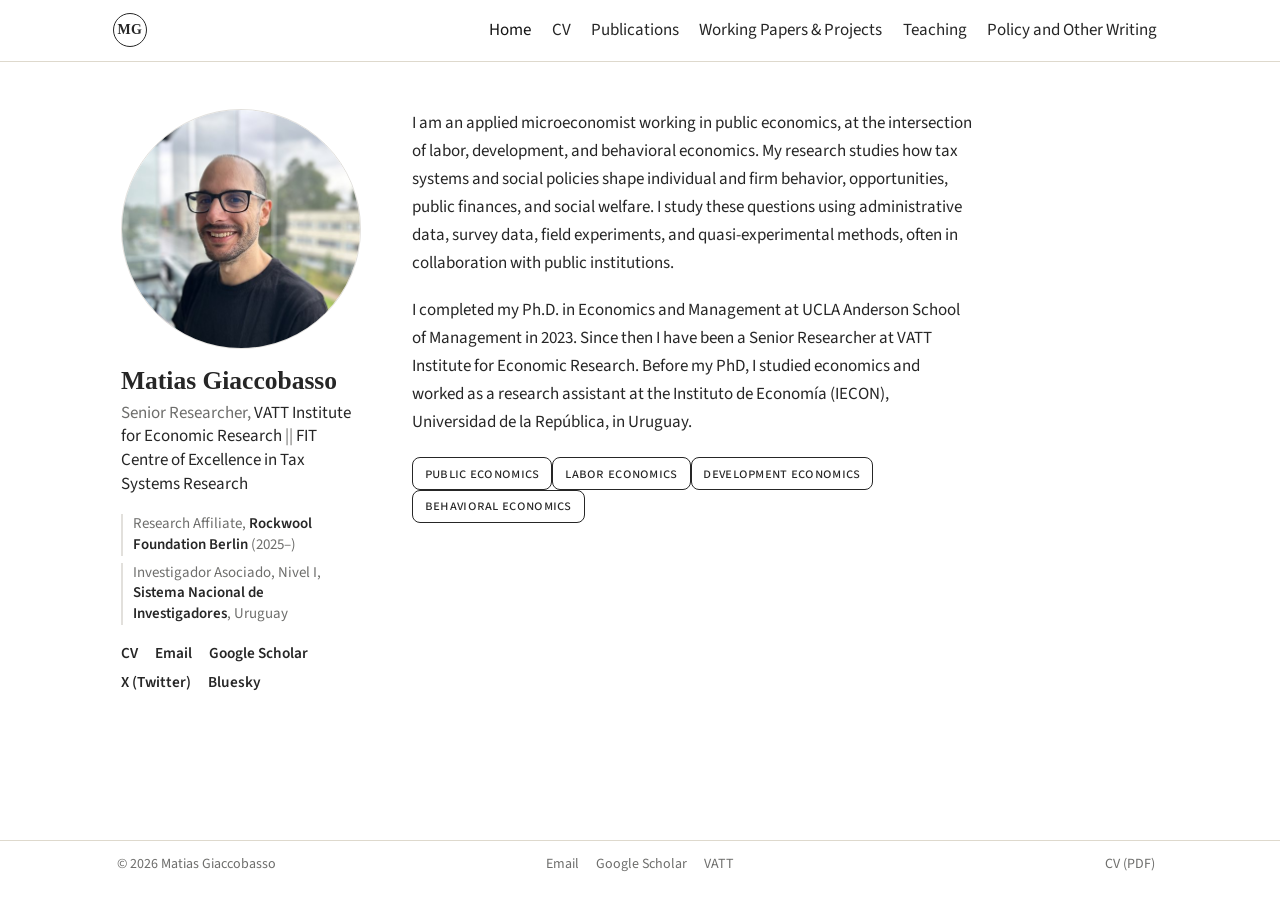
==== index.html @ 712aff11 "Publish rendered site snapshot" ====
<!DOCTYPE html>
<html xmlns="http://www.w3.org/1999/xhtml" lang="en" xml:lang="en"><head>

<meta charset="utf-8">
<meta name="generator" content="quarto-1.9.38">

<meta name="viewport" content="width=device-width, initial-scale=1.0, user-scalable=yes">

<meta name="description" content="Economist at VATT Institute for Economic Research working on public policy, taxation, and labor-market trajectories.">

<title>Matias Giaccobasso</title>
<style>
/* Default styles provided by pandoc.
** See https://pandoc.org/MANUAL.html#variables-for-html for config info.
*/
code{white-space: pre-wrap;}
span.smallcaps{font-variant: small-caps;}
div.columns{display: flex; gap: min(4vw, 1.5em);}
div.column{flex: auto; overflow-x: auto;}
div.hanging-indent{margin-left: 1.5em; text-indent: -1.5em;}
ul.task-list{list-style: none;}
ul.task-list li input[type="checkbox"] {
  width: 0.8em;
  margin: 0 0.8em 0.2em -1em; /* quarto-specific, see https://github.com/quarto-dev/quarto-cli/issues/4556 */ 
  vertical-align: middle;
}
</style>


<script src="site_libs/quarto-nav/quarto-nav.js"></script>
<script src="site_libs/quarto-nav/headroom.min.js"></script>
<link href="./assets/img/favicon.svg" rel="icon" type="image/svg+xml">
<script src="site_libs/clipboard/clipboard.min.js"></script>
<script src="site_libs/quarto-html/quarto.js" type="module"></script>
<script src="site_libs/quarto-html/tabsets/tabsets.js" type="module"></script>
<script src="site_libs/quarto-html/popper.min.js"></script>
<script src="site_libs/quarto-html/tippy.umd.min.js"></script>
<link href="site_libs/quarto-html/tippy.css" rel="stylesheet">
<link href="site_libs/quarto-html/quarto-syntax-highlighting-15634bcf2e68342d4ad2dfa704d543f6.css" rel="stylesheet" id="quarto-text-highlighting-styles">
<script src="site_libs/bootstrap/bootstrap.min.js"></script>
<link href="site_libs/bootstrap/bootstrap-icons.css" rel="stylesheet">
<link href="site_libs/bootstrap/bootstrap-001834b236ddce885c5d99284776c27e.min.css" rel="stylesheet" append-hash="true" id="quarto-bootstrap" data-mode="light">
<script id="quarto-search-options" type="application/json">{
  "language": {
    "search-no-results-text": "No results",
    "search-matching-documents-text": "matching documents",
    "search-copy-link-title": "Copy link to search",
    "search-hide-matches-text": "Hide additional matches",
    "search-more-match-text": "more match in this document",
    "search-more-matches-text": "more matches in this document",
    "search-clear-button-title": "Clear",
    "search-text-placeholder": "",
    "search-detached-cancel-button-title": "Cancel",
    "search-submit-button-title": "Submit",
    "search-label": "Search"
  }
}</script>


</head>

<body class="nav-fixed fullcontent quarto-light">

<div id="quarto-search-results"></div>
  <header id="quarto-header" class="headroom fixed-top">
    <nav class="navbar navbar-expand-lg " data-bs-theme="dark">
      <div class="navbar-container container-fluid">
      <div class="navbar-brand-container mx-auto">
    <a class="navbar-brand" href="./index.html">
    <span class="navbar-title">MG</span>
    </a>
  </div>
          <button class="navbar-toggler" type="button" data-bs-toggle="collapse" data-bs-target="#navbarCollapse" aria-controls="navbarCollapse" role="menu" aria-expanded="false" aria-label="Toggle navigation" onclick="if (window.quartoToggleHeadroom) { window.quartoToggleHeadroom(); }">
  <span class="navbar-toggler-icon"></span>
</button>
          <div class="collapse navbar-collapse" id="navbarCollapse">
            <ul class="navbar-nav navbar-nav-scroll me-auto">
  <li class="nav-item">
    <a class="nav-link active" href="./index.html" aria-current="page"> 
<span class="menu-text">Home</span></a>
  </li>  
  <li class="nav-item">
    <a class="nav-link" href="./cv.html"> 
<span class="menu-text">CV</span></a>
  </li>  
  <li class="nav-item">
    <a class="nav-link" href="./publications.html"> 
<span class="menu-text">Publications</span></a>
  </li>  
  <li class="nav-item">
    <a class="nav-link" href="./working-papers-projects.html"> 
<span class="menu-text">Working Papers &amp; Projects</span></a>
  </li>  
  <li class="nav-item">
    <a class="nav-link" href="./teaching.html"> 
<span class="menu-text">Teaching</span></a>
  </li>  
  <li class="nav-item">
    <a class="nav-link" href="./policy-writing.html"> 
<span class="menu-text">Policy and Other Writing</span></a>
  </li>  
</ul>
          </div> <!-- /navcollapse -->
            <div class="quarto-navbar-tools">
</div>
      </div> <!-- /container-fluid -->
    </nav>
</header>
<!-- content -->
<div id="quarto-content" class="quarto-container page-columns page-rows-contents page-layout-article page-navbar">
<!-- sidebar -->
<!-- margin-sidebar -->
    
<!-- main -->
<main class="content" id="quarto-document-content"><header id="title-block-header" class="quarto-title-block"></header>




<div class="home-layout">
<div class="home-sidebar">
<p><img class="profile-photo" src="assets/img/headshot.jpg" alt="Matias Giaccobasso" width="240" height="240"></p>
<section id="matias-giaccobasso" class="level1">
<h1>Matias Giaccobasso</h1>
<div class="profile-position">
<p>Senior Researcher, <a href="https://vatt.fi/en">VATT Institute for Economic Research </a> || <a href="https://verotutkimus.fi/en/home/">FIT Centre of Excellence in Tax Systems Research</a></p>
</div>
<ul class="profile-affiliations-list">
<li>
Research Affiliate, <a href="https://www.rfberlin.com/author/mgiaccobasso/">Rockwool Foundation Berlin</a> (2025–)
</li>
<li>
Investigador Asociado, Nivel I, <a href="https://sni.org.uy/investigadores/">Sistema Nacional de Investigadores</a>, Uruguay
</li>
</ul>
<ul class="profile-links">
<li>
<a href="cv.html">CV</a>
</li>
<li>
<a href="mailto:matias.giaccobasso@vatt.fi">Email</a>
</li>
<li>
<a href="https://scholar.google.com/citations?hl=es&amp;user=SDqTtIwAAAAJ">Google Scholar</a>
</li>
<li>
<a href="https://x.com/mgiaccobasso">X (Twitter)</a>
</li>
<li>
<a href="https://bsky.app/profile/mgiaccobasso.bsky.social">Bluesky</a>
</li>
</ul>
</section>
</div>
<div class="home-content">
<p>I am an applied microeconomist working in public economics, at the intersection of labor, development, and behavioral economics. My research studies how tax systems and social policies shape individual and firm behavior, opportunities, public finances, and social welfare. I study these questions using administrative data, survey data, field experiments, and quasi-experimental methods, often in collaboration with public institutions.</p>
<p>I completed my Ph.D.&nbsp;in Economics and Management at UCLA Anderson School of Management in 2023. Since then I have been a Senior Researcher at VATT Institute for Economic Research. Before my PhD, I studied economics and worked as a research assistant at the <a href="https://iecon.fcea.udelar.edu.uy/en/">Instituto de Economía (IECON)</a>, Universidad de la República, in Uruguay.</p>
<div class="tag-row">
<p><span class="tag">public economics</span><span class="tag">labor economics</span><span class="tag">development economics</span><span class="tag">behavioral economics</span></p>
</div>
</div>
</div>



</main> <!-- /main -->
<script id="quarto-html-after-body" type="application/javascript">
  window.document.addEventListener("DOMContentLoaded", function (event) {
    const isCodeAnnotation = (el) => {
      for (const clz of el.classList) {
        if (clz.startsWith('code-annotation-')) {                     
          return true;
        }
      }
      return false;
    }
    const onCopySuccess = function(e) {
      // button target
      const button = e.trigger;
      // don't keep focus
      button.blur();
      // flash "checked"
      button.classList.add('code-copy-button-checked');
      var currentTitle = button.getAttribute("title");
      button.setAttribute("title", "Copied!");
      let tooltip;
      if (window.bootstrap) {
        button.setAttribute("data-bs-toggle", "tooltip");
        button.setAttribute("data-bs-placement", "left");
        button.setAttribute("data-bs-title", "Copied!");
        tooltip = new bootstrap.Tooltip(button, 
          { trigger: "manual", 
            customClass: "code-copy-button-tooltip",
            offset: [0, -8]});
        tooltip.show();    
      }
      setTimeout(function() {
        if (tooltip) {
          tooltip.hide();
          button.removeAttribute("data-bs-title");
          button.removeAttribute("data-bs-toggle");
          button.removeAttribute("data-bs-placement");
        }
        button.setAttribute("title", currentTitle);
        button.classList.remove('code-copy-button-checked');
      }, 1000);
      // clear code selection
      e.clearSelection();
    }
    const getTextToCopy = function(trigger) {
      const outerScaffold = trigger.parentElement.cloneNode(true);
      const codeEl = outerScaffold.querySelector('code');
      for (const childEl of codeEl.children) {
        if (isCodeAnnotation(childEl)) {
          childEl.remove();
        }
      }
      return codeEl.innerText;
    }
    const clipboard = new window.ClipboardJS('.code-copy-button:not([data-in-quarto-modal])', {
      text: getTextToCopy
    });
    clipboard.on('success', onCopySuccess);
    if (window.document.getElementById('quarto-embedded-source-code-modal')) {
      const clipboardModal = new window.ClipboardJS('.code-copy-button[data-in-quarto-modal]', {
        text: getTextToCopy,
        container: window.document.getElementById('quarto-embedded-source-code-modal')
      });
      clipboardModal.on('success', onCopySuccess);
    }
      var localhostRegex = new RegExp(/^(?:http|https):\/\/localhost\:?[0-9]*\//);
      var mailtoRegex = new RegExp(/^mailto:/);
        var filterRegex = new RegExp("https:\/\/mgiaccobasso\.com");
      var isInternal = (href) => {
          return filterRegex.test(href) || localhostRegex.test(href) || mailtoRegex.test(href);
      }
      // Inspect non-navigation links and adorn them if external
     var links = window.document.querySelectorAll('a[href]:not(.nav-link):not(.navbar-brand):not(.toc-action):not(.sidebar-link):not(.sidebar-item-toggle):not(.pagination-link):not(.no-external):not([aria-hidden]):not(.dropdown-item):not(.quarto-navigation-tool):not(.about-link)');
      for (var i=0; i<links.length; i++) {
        const link = links[i];
        if (!isInternal(link.href)) {
          // undo the damage that might have been done by quarto-nav.js in the case of
          // links that we want to consider external
          if (link.dataset.originalHref !== undefined) {
            link.href = link.dataset.originalHref;
          }
            // target, if specified
            link.setAttribute("target", "_blank");
            if (link.getAttribute("rel") === null) {
              link.setAttribute("rel", "noopener");
            }
        }
      }
    function tippyHover(el, contentFn, onTriggerFn, onUntriggerFn) {
      const config = {
        allowHTML: true,
        maxWidth: 500,
        delay: 100,
        arrow: false,
        appendTo: function(el) {
            return el.parentElement;
        },
        interactive: true,
        interactiveBorder: 10,
        theme: 'quarto',
        placement: 'bottom-start',
      };
      if (contentFn) {
        config.content = contentFn;
      }
      if (onTriggerFn) {
        config.onTrigger = onTriggerFn;
      }
      if (onUntriggerFn) {
        config.onUntrigger = onUntriggerFn;
      }
      window.tippy(el, config); 
    }
    const noterefs = window.document.querySelectorAll('a[role="doc-noteref"]');
    for (var i=0; i<noterefs.length; i++) {
      const ref = noterefs[i];
      tippyHover(ref, function() {
        // use id or data attribute instead here
        let href = ref.getAttribute('data-footnote-href') || ref.getAttribute('href');
        try { href = new URL(href).hash; } catch {}
        const id = href.replace(/^#\/?/, "");
        const note = window.document.getElementById(id);
        if (note) {
          return note.innerHTML;
        } else {
          return "";
        }
      });
    }
    const xrefs = window.document.querySelectorAll('a.quarto-xref');
    const processXRef = (id, note) => {
      // Strip column container classes
      const stripColumnClz = (el) => {
        el.classList.remove("page-full", "page-columns");
        if (el.children) {
          for (const child of el.children) {
            stripColumnClz(child);
          }
        }
      }
      stripColumnClz(note)
      if (id === null || id.startsWith('sec-')) {
        // Special case sections, only their first couple elements
        const container = document.createElement("div");
        if (note.children && note.children.length > 2) {
          container.appendChild(note.children[0].cloneNode(true));
          for (let i = 1; i < note.children.length; i++) {
            const child = note.children[i];
            if (child.tagName === "P" && child.innerText === "") {
              continue;
            } else {
              container.appendChild(child.cloneNode(true));
              break;
            }
          }
          if (window.Quarto?.typesetMath) {
            window.Quarto.typesetMath(container);
          }
          return container.innerHTML
        } else {
          if (window.Quarto?.typesetMath) {
            window.Quarto.typesetMath(note);
          }
          return note.innerHTML;
        }
      } else {
        // Remove any anchor links if they are present
        const anchorLink = note.querySelector('a.anchorjs-link');
        if (anchorLink) {
          anchorLink.remove();
        }
        if (window.Quarto?.typesetMath) {
          window.Quarto.typesetMath(note);
        }
        if (note.classList.contains("callout")) {
          return note.outerHTML;
        } else {
          return note.innerHTML;
        }
      }
    }
    for (var i=0; i<xrefs.length; i++) {
      const xref = xrefs[i];
      tippyHover(xref, undefined, function(instance) {
        instance.disable();
        let url = xref.getAttribute('href');
        let hash = undefined; 
        if (url.startsWith('#')) {
          hash = url;
        } else {
          try { hash = new URL(url).hash; } catch {}
        }
        if (hash) {
          const id = hash.replace(/^#\/?/, "");
          const note = window.document.getElementById(id);
          if (note !== null) {
            try {
              const html = processXRef(id, note.cloneNode(true));
              instance.setContent(html);
            } finally {
              instance.enable();
              instance.show();
            }
          } else {
            // See if we can fetch this
            fetch(url.split('#')[0])
            .then(res => res.text())
            .then(html => {
              const parser = new DOMParser();
              const htmlDoc = parser.parseFromString(html, "text/html");
              const note = htmlDoc.getElementById(id);
              if (note !== null) {
                const html = processXRef(id, note);
                instance.setContent(html);
              } 
            }).finally(() => {
              instance.enable();
              instance.show();
            });
          }
        } else {
          // See if we can fetch a full url (with no hash to target)
          // This is a special case and we should probably do some content thinning / targeting
          fetch(url)
          .then(res => res.text())
          .then(html => {
            const parser = new DOMParser();
            const htmlDoc = parser.parseFromString(html, "text/html");
            const note = htmlDoc.querySelector('main.content');
            if (note !== null) {
              // This should only happen for chapter cross references
              // (since there is no id in the URL)
              // remove the first header
              if (note.children.length > 0 && note.children[0].tagName === "HEADER") {
                note.children[0].remove();
              }
              const html = processXRef(null, note);
              instance.setContent(html);
            } 
          }).finally(() => {
            instance.enable();
            instance.show();
          });
        }
      }, function(instance) {
      });
    }
        let selectedAnnoteEl;
        const selectorForAnnotation = ( cell, annotation) => {
          let cellAttr = 'data-code-cell="' + cell + '"';
          let lineAttr = 'data-code-annotation="' +  annotation + '"';
          const selector = 'span[' + cellAttr + '][' + lineAttr + ']';
          return selector;
        }
        const selectCodeLines = (annoteEl) => {
          const doc = window.document;
          const targetCell = annoteEl.getAttribute("data-target-cell");
          const targetAnnotation = annoteEl.getAttribute("data-target-annotation");
          const annoteSpan = window.document.querySelector(selectorForAnnotation(targetCell, targetAnnotation));
          const lines = annoteSpan.getAttribute("data-code-lines").split(",");
          const lineIds = lines.map((line) => {
            return targetCell + "-" + line;
          })
          let top = null;
          let height = null;
          let parent = null;
          if (lineIds.length > 0) {
              //compute the position of the single el (top and bottom and make a div)
              const el = window.document.getElementById(lineIds[0]);
              top = el.offsetTop;
              height = el.offsetHeight;
              parent = el.parentElement.parentElement;
            if (lineIds.length > 1) {
              const lastEl = window.document.getElementById(lineIds[lineIds.length - 1]);
              const bottom = lastEl.offsetTop + lastEl.offsetHeight;
              height = bottom - top;
            }
            if (top !== null && height !== null && parent !== null) {
              // cook up a div (if necessary) and position it 
              let div = window.document.getElementById("code-annotation-line-highlight");
              if (div === null) {
                div = window.document.createElement("div");
                div.setAttribute("id", "code-annotation-line-highlight");
                div.style.position = 'absolute';
                parent.appendChild(div);
              }
              div.style.top = top - 2 + "px";
              div.style.height = height + 4 + "px";
              div.style.left = 0;
              let gutterDiv = window.document.getElementById("code-annotation-line-highlight-gutter");
              if (gutterDiv === null) {
                gutterDiv = window.document.createElement("div");
                gutterDiv.setAttribute("id", "code-annotation-line-highlight-gutter");
                gutterDiv.style.position = 'absolute';
                const codeCell = window.document.getElementById(targetCell);
                const gutter = codeCell.querySelector('.code-annotation-gutter');
                gutter.appendChild(gutterDiv);
              }
              gutterDiv.style.top = top - 2 + "px";
              gutterDiv.style.height = height + 4 + "px";
            }
            selectedAnnoteEl = annoteEl;
          }
        };
        const unselectCodeLines = () => {
          const elementsIds = ["code-annotation-line-highlight", "code-annotation-line-highlight-gutter"];
          elementsIds.forEach((elId) => {
            const div = window.document.getElementById(elId);
            if (div) {
              div.remove();
            }
          });
          selectedAnnoteEl = undefined;
        };
          // Handle positioning of the toggle
      window.addEventListener(
        "resize",
        throttle(() => {
          elRect = undefined;
          if (selectedAnnoteEl) {
            selectCodeLines(selectedAnnoteEl);
          }
        }, 10)
      );
      function throttle(fn, ms) {
      let throttle = false;
      let timer;
        return (...args) => {
          if(!throttle) { // first call gets through
              fn.apply(this, args);
              throttle = true;
          } else { // all the others get throttled
              if(timer) clearTimeout(timer); // cancel #2
              timer = setTimeout(() => {
                fn.apply(this, args);
                timer = throttle = false;
              }, ms);
          }
        };
      }
        // Attach click handler to the DT
        const annoteDls = window.document.querySelectorAll('dt[data-target-cell]');
        for (const annoteDlNode of annoteDls) {
          annoteDlNode.addEventListener('click', (event) => {
            const clickedEl = event.target;
            if (clickedEl !== selectedAnnoteEl) {
              unselectCodeLines();
              const activeEl = window.document.querySelector('dt[data-target-cell].code-annotation-active');
              if (activeEl) {
                activeEl.classList.remove('code-annotation-active');
              }
              selectCodeLines(clickedEl);
              clickedEl.classList.add('code-annotation-active');
            } else {
              // Unselect the line
              unselectCodeLines();
              clickedEl.classList.remove('code-annotation-active');
            }
          });
        }
    const findCites = (el) => {
      const parentEl = el.parentElement;
      if (parentEl) {
        const cites = parentEl.dataset.cites;
        if (cites) {
          return {
            el,
            cites: cites.split(' ')
          };
        } else {
          return findCites(el.parentElement)
        }
      } else {
        return undefined;
      }
    };
    var bibliorefs = window.document.querySelectorAll('a[role="doc-biblioref"]');
    for (var i=0; i<bibliorefs.length; i++) {
      const ref = bibliorefs[i];
      const citeInfo = findCites(ref);
      if (citeInfo) {
        tippyHover(citeInfo.el, function() {
          var popup = window.document.createElement('div');
          citeInfo.cites.forEach(function(cite) {
            var citeDiv = window.document.createElement('div');
            citeDiv.classList.add('hanging-indent');
            citeDiv.classList.add('csl-entry');
            var biblioDiv = window.document.getElementById('ref-' + cite);
            if (biblioDiv) {
              citeDiv.innerHTML = biblioDiv.innerHTML;
            }
            popup.appendChild(citeDiv);
          });
          return popup.innerHTML;
        });
      }
    }
  });
  </script>
</div> <!-- /content -->
<footer class="footer">
  <div class="nav-footer">
    <div class="nav-footer-left">
<p>© 2026 Matias Giaccobasso</p>
</div>   
    <div class="nav-footer-center">
      <ul class="footer-items list-unstyled">
    <li class="nav-item">
    <a class="nav-link" href="mailto:matias.giaccobasso@vatt.fi">
<p>Email</p>
</a>
  </li>  
    <li class="nav-item">
    <a class="nav-link" href="https://scholar.google.com/citations?hl=es&amp;user=SDqTtIwAAAAJ">
<p>Google Scholar</p>
</a>
  </li>  
    <li class="nav-item">
    <a class="nav-link" href="https://vatt.fi/en">
<p>VATT</p>
</a>
  </li>  
</ul>
    </div>
    <div class="nav-footer-right">
      <ul class="footer-items list-unstyled">
    <li class="nav-item">
    <a class="nav-link" href="./cv.pdf">
<p>CV (PDF)</p>
</a>
  </li>  
</ul>
    </div>
  </div>
</footer>




</body></html>
---- site_libs/quarto-html/tippy.css ----
.tippy-box[data-animation=fade][data-state=hidden]{opacity:0}[data-tippy-root]{max-width:calc(100vw - 10px)}.tippy-box{position:relative;background-color:#333;color:#fff;border-radius:4px;font-size:14px;line-height:1.4;white-space:normal;outline:0;transition-property:transform,visibility,opacity}.tippy-box[data-placement^=top]>.tippy-arrow{bottom:0}.tippy-box[data-placement^=top]>.tippy-arrow:before{bottom:-7px;left:0;border-width:8px 8px 0;border-top-color:initial;transform-origin:center top}.tippy-box[data-placement^=bottom]>.tippy-arrow{top:0}.tippy-box[data-placement^=bottom]>.tippy-arrow:before{top:-7px;left:0;border-width:0 8px 8px;border-bottom-color:initial;transform-origin:center bottom}.tippy-box[data-placement^=left]>.tippy-arrow{right:0}.tippy-box[data-placement^=left]>.tippy-arrow:before{border-width:8px 0 8px 8px;border-left-color:initial;right:-7px;transform-origin:center left}.tippy-box[data-placement^=right]>.tippy-arrow{left:0}.tippy-box[data-placement^=right]>.tippy-arrow:before{left:-7px;border-width:8px 8px 8px 0;border-right-color:initial;transform-origin:center right}.tippy-box[data-inertia][data-state=visible]{transition-timing-function:cubic-bezier(.54,1.5,.38,1.11)}.tippy-arrow{width:16px;height:16px;color:#333}.tippy-arrow:before{content:"";position:absolute;border-color:transparent;border-style:solid}.tippy-content{position:relative;padding:5px 9px;z-index:1}
---- site_libs/quarto-html/quarto-syntax-highlighting-15634bcf2e68342d4ad2dfa704d543f6.css ----
/* quarto syntax highlight colors */
:root {
  --quarto-hl-ot-color: #003B4F;
  --quarto-hl-at-color: #657422;
  --quarto-hl-ss-color: #20794D;
  --quarto-hl-an-color: #5E5E5E;
  --quarto-hl-fu-color: #4758AB;
  --quarto-hl-st-color: #20794D;
  --quarto-hl-cf-color: #003B4F;
  --quarto-hl-op-color: #5E5E5E;
  --quarto-hl-er-color: #AD0000;
  --quarto-hl-bn-color: #AD0000;
  --quarto-hl-al-color: #AD0000;
  --quarto-hl-va-color: #111111;
  --quarto-hl-bu-color: inherit;
  --quarto-hl-ex-color: inherit;
  --quarto-hl-pp-color: #AD0000;
  --quarto-hl-in-color: #5E5E5E;
  --quarto-hl-vs-color: #20794D;
  --quarto-hl-wa-color: #5E5E5E;
  --quarto-hl-do-color: #5E5E5E;
  --quarto-hl-im-color: #00769E;
  --quarto-hl-ch-color: #20794D;
  --quarto-hl-dt-color: #AD0000;
  --quarto-hl-fl-color: #AD0000;
  --quarto-hl-co-color: #5E5E5E;
  --quarto-hl-cv-color: #5E5E5E;
  --quarto-hl-cn-color: #8f5902;
  --quarto-hl-sc-color: #5E5E5E;
  --quarto-hl-dv-color: #AD0000;
  --quarto-hl-kw-color: #003B4F;
}

/* other quarto variables */
:root {
  --quarto-font-monospace: SFMono-Regular, Menlo, Monaco, Consolas, "Liberation Mono", "Courier New", monospace;
}

/* syntax highlight based on Pandoc's rules */
pre > code.sourceCode > span {
  color: #003B4F;
}

code.sourceCode > span {
  color: #003B4F;
}

div.sourceCode,
div.sourceCode pre.sourceCode {
  color: #003B4F;
}

/* Normal */
code span {
  color: #003B4F;
}

/* Alert */
code span.al {
  color: #AD0000;
  font-style: inherit;
}

/* Annotation */
code span.an {
  color: #5E5E5E;
  font-style: inherit;
}

/* Attribute */
code span.at {
  color: #657422;
  font-style: inherit;
}

/* BaseN */
code span.bn {
  color: #AD0000;
  font-style: inherit;
}

/* BuiltIn */
code span.bu {
  font-style: inherit;
}

/* ControlFlow */
code span.cf {
  color: #003B4F;
  font-weight: bold;
  font-style: inherit;
}

/* Char */
code span.ch {
  color: #20794D;
  font-style: inherit;
}

/* Constant */
code span.cn {
  color: #8f5902;
  font-style: inherit;
}

/* Comment */
code span.co {
  color: #5E5E5E;
  font-style: inherit;
}

/* CommentVar */
code span.cv {
  color: #5E5E5E;
  font-style: italic;
}

/* Documentation */
code span.do {
  color: #5E5E5E;
  font-style: italic;
}

/* DataType */
code span.dt {
  color: #AD0000;
  font-style: inherit;
}

/* DecVal */
code span.dv {
  color: #AD0000;
  font-style: inherit;
}

/* Error */
code span.er {
  color: #AD0000;
  font-style: inherit;
}

/* Extension */
code span.ex {
  font-style: inherit;
}

/* Float */
code span.fl {
  color: #AD0000;
  font-style: inherit;
}

/* Function */
code span.fu {
  color: #4758AB;
  font-style: inherit;
}

/* Import */
code span.im {
  color: #00769E;
  font-style: inherit;
}

/* Information */
code span.in {
  color: #5E5E5E;
  font-style: inherit;
}

/* Keyword */
code span.kw {
  color: #003B4F;
  font-weight: bold;
  font-style: inherit;
}

/* Operator */
code span.op {
  color: #5E5E5E;
  font-style: inherit;
}

/* Other */
code span.ot {
  color: #003B4F;
  font-style: inherit;
}

/* Preprocessor */
code span.pp {
  color: #AD0000;
  font-style: inherit;
}

/* SpecialChar */
code span.sc {
  color: #5E5E5E;
  font-style: inherit;
}

/* SpecialString */
code span.ss {
  color: #20794D;
  font-style: inherit;
}

/* String */
code span.st {
  color: #20794D;
  font-style: inherit;
}

/* Variable */
code span.va {
  color: #111111;
  font-style: inherit;
}

/* VerbatimString */
code span.vs {
  color: #20794D;
  font-style: inherit;
}

/* Warning */
code span.wa {
  color: #5E5E5E;
  font-style: italic;
}

.prevent-inlining {
  content: "</";
}

/*# sourceMappingURL=f23921c56f73e400b49028c9186a1aa0.css.map */
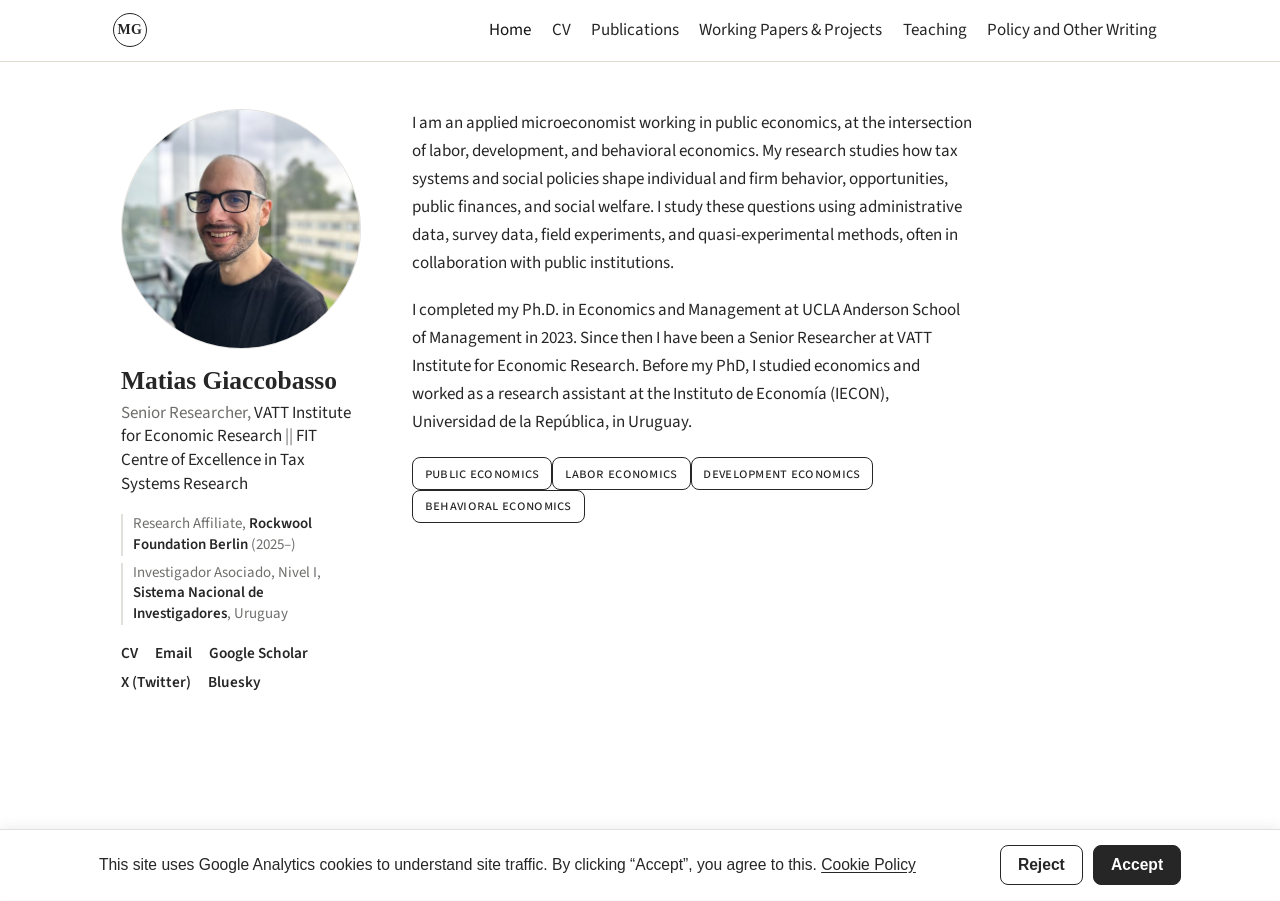
==== commit 26b28f89: "Update cookie banner wording" ====
--- a/index.html
+++ b/index.html
@@ -164,6 +164,152 @@
 
 
 </main> <!-- /main -->
+<style>
+#cookie-consent-banner {
+  display: none;
+  position: fixed;
+  left: 0;
+  right: 0;
+  bottom: 0;
+  z-index: 1000;
+  background: #ffffff;
+  border-top: 1px solid #e2e0dc;
+  box-shadow: 0 -2px 12px rgba(38, 38, 38, 0.08);
+  padding: 0.9rem 1.25rem;
+  align-items: center;
+  justify-content: center;
+  gap: 1rem;
+  flex-wrap: wrap;
+  font-family: -apple-system, BlinkMacSystemFont, "Segoe UI", Helvetica, Arial, sans-serif;
+}
+
+#cookie-consent-banner p {
+  margin: 0;
+  color: #262626;
+  font-size: 0.92rem;
+  line-height: 1.5;
+  max-width: 52rem;
+  flex: 1 1 20rem;
+}
+
+#cookie-consent-banner a {
+  color: #262626;
+  text-decoration: underline;
+}
+
+.cookie-consent-buttons {
+  display: flex;
+  gap: 0.6rem;
+  flex: 0 0 auto;
+}
+
+.cookie-consent-buttons button {
+  font: inherit;
+  font-size: 0.92rem;
+  font-weight: 600;
+  padding: 0.42rem 1rem;
+  border-radius: 8px;
+  cursor: pointer;
+  border: 1px solid #262626;
+  background: #ffffff;
+  color: #262626;
+}
+
+.cookie-consent-buttons button:hover {
+  background: rgba(38, 38, 38, 0.06);
+}
+
+.cookie-consent-buttons button#cookie-consent-accept {
+  background: #262626;
+  color: #ffffff;
+}
+
+.cookie-consent-buttons button#cookie-consent-accept:hover {
+  background: #3a3a3a;
+}
+
+.cookie-consent-buttons button:focus-visible {
+  outline: 2px solid #262626;
+  outline-offset: 2px;
+}
+
+@media (max-width: 640px) {
+  #cookie-consent-banner {
+    justify-content: flex-start;
+  }
+}
+</style>
+
+<div id="cookie-consent-banner" role="dialog" aria-label="Cookie consent" aria-live="polite">
+  <p>This site uses Google Analytics cookies to understand site traffic. By clicking “Accept”, you agree to this. <a href="cookie-policy.html">Cookie Policy</a></p>
+  <div class="cookie-consent-buttons">
+    <button id="cookie-consent-reject" type="button">Reject</button>
+    <button id="cookie-consent-accept" type="button">Accept</button>
+  </div>
+</div>
+
+<script>
+(function () {
+  var GA_ID = "G-5537H0K85M";
+  var STORAGE_KEY = "cookie-consent";
+
+  function getConsent() {
+    try { return localStorage.getItem(STORAGE_KEY); } catch (e) { return null; }
+  }
+
+  function setConsent(value) {
+    try { localStorage.setItem(STORAGE_KEY, value); } catch (e) {}
+  }
+
+  function loadGoogleAnalytics() {
+    if (window.__gaLoaded) return;
+    window.__gaLoaded = true;
+
+    var s = document.createElement("script");
+    s.async = true;
+    s.src = "https://www.googletagmanager.com/gtag/js?id=" + GA_ID;
+    document.head.appendChild(s);
+
+    window.dataLayer = window.dataLayer || [];
+    window.gtag = function () { window.dataLayer.push(arguments); };
+    window.gtag("js", new Date());
+    window.gtag("config", GA_ID);
+  }
+
+  // Exposed so the Cookie Policy page can offer a "change your choice" control.
+  window.resetCookieConsent = function () {
+    try { localStorage.removeItem(STORAGE_KEY); } catch (e) {}
+    location.reload();
+  };
+
+  var banner = document.getElementById("cookie-consent-banner");
+  var consent = getConsent();
+
+  if (consent === "accepted") {
+    loadGoogleAnalytics();
+  } else if (consent !== "rejected" && banner) {
+    banner.style.display = "flex";
+  }
+
+  var acceptBtn = document.getElementById("cookie-consent-accept");
+  var rejectBtn = document.getElementById("cookie-consent-reject");
+
+  if (acceptBtn) {
+    acceptBtn.addEventListener("click", function () {
+      setConsent("accepted");
+      loadGoogleAnalytics();
+      if (banner) banner.style.display = "none";
+    });
+  }
+
+  if (rejectBtn) {
+    rejectBtn.addEventListener("click", function () {
+      setConsent("rejected");
+      if (banner) banner.style.display = "none";
+    });
+  }
+})();
+</script>
 <script id="quarto-html-after-body" type="application/javascript">
   window.document.addEventListener("DOMContentLoaded", function (event) {
     const isCodeAnnotation = (el) => {
@@ -594,6 +740,11 @@
 <p>CV (PDF)</p>
 </a>
   </li>  
+    <li class="nav-item">
+    <a class="nav-link" href="./cookie-policy.html">
+<p>Cookie Policy</p>
+</a>
+  </li>  
 </ul>
     </div>
   </div>
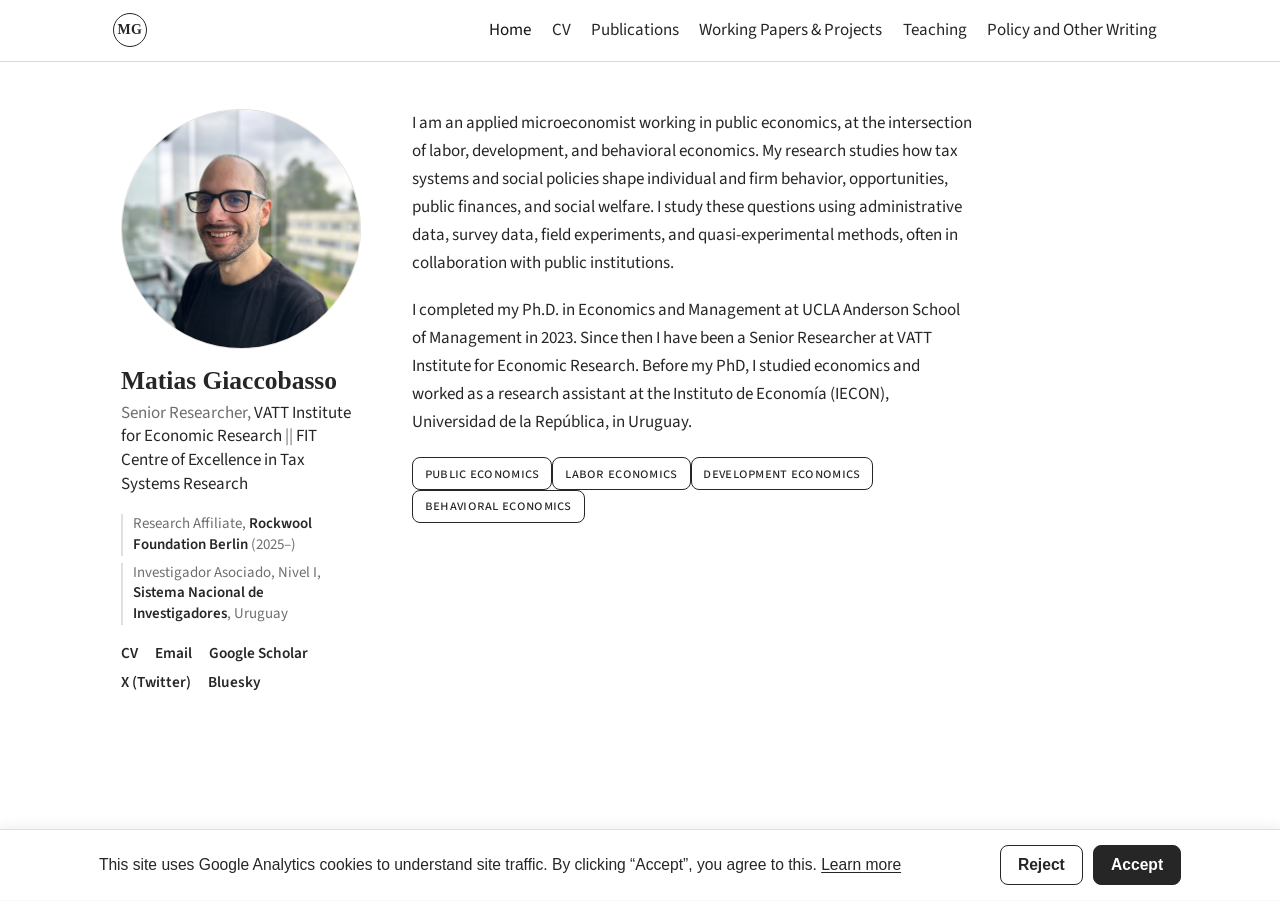
==== commit 4de108f8: "Simplify cookie banner: link to Google's policy directly, remove cookie policy page" ====
--- a/index.html
+++ b/index.html
@@ -241,7 +241,7 @@
 </style>
 
 <div id="cookie-consent-banner" role="dialog" aria-label="Cookie consent" aria-live="polite">
-  <p>This site uses Google Analytics cookies to understand site traffic. By clicking “Accept”, you agree to this. <a href="cookie-policy.html">Cookie Policy</a></p>
+  <p>This site uses Google Analytics cookies to understand site traffic. By clicking “Accept”, you agree to this. <a href="https://policies.google.com/technologies/partner-sites" target="_blank" rel="noopener">Learn more</a></p>
   <div class="cookie-consent-buttons">
     <button id="cookie-consent-reject" type="button">Reject</button>
     <button id="cookie-consent-accept" type="button">Accept</button>
@@ -275,12 +275,6 @@
     window.gtag("js", new Date());
     window.gtag("config", GA_ID);
   }
-
-  // Exposed so the Cookie Policy page can offer a "change your choice" control.
-  window.resetCookieConsent = function () {
-    try { localStorage.removeItem(STORAGE_KEY); } catch (e) {}
-    location.reload();
-  };
 
   var banner = document.getElementById("cookie-consent-banner");
   var consent = getConsent();
@@ -741,7 +735,7 @@
 </a>
   </li>  
     <li class="nav-item">
-    <a class="nav-link" href="./cookie-policy.html">
+    <a class="nav-link" href="https://policies.google.com/technologies/partner-sites">
 <p>Cookie Policy</p>
 </a>
   </li>  
